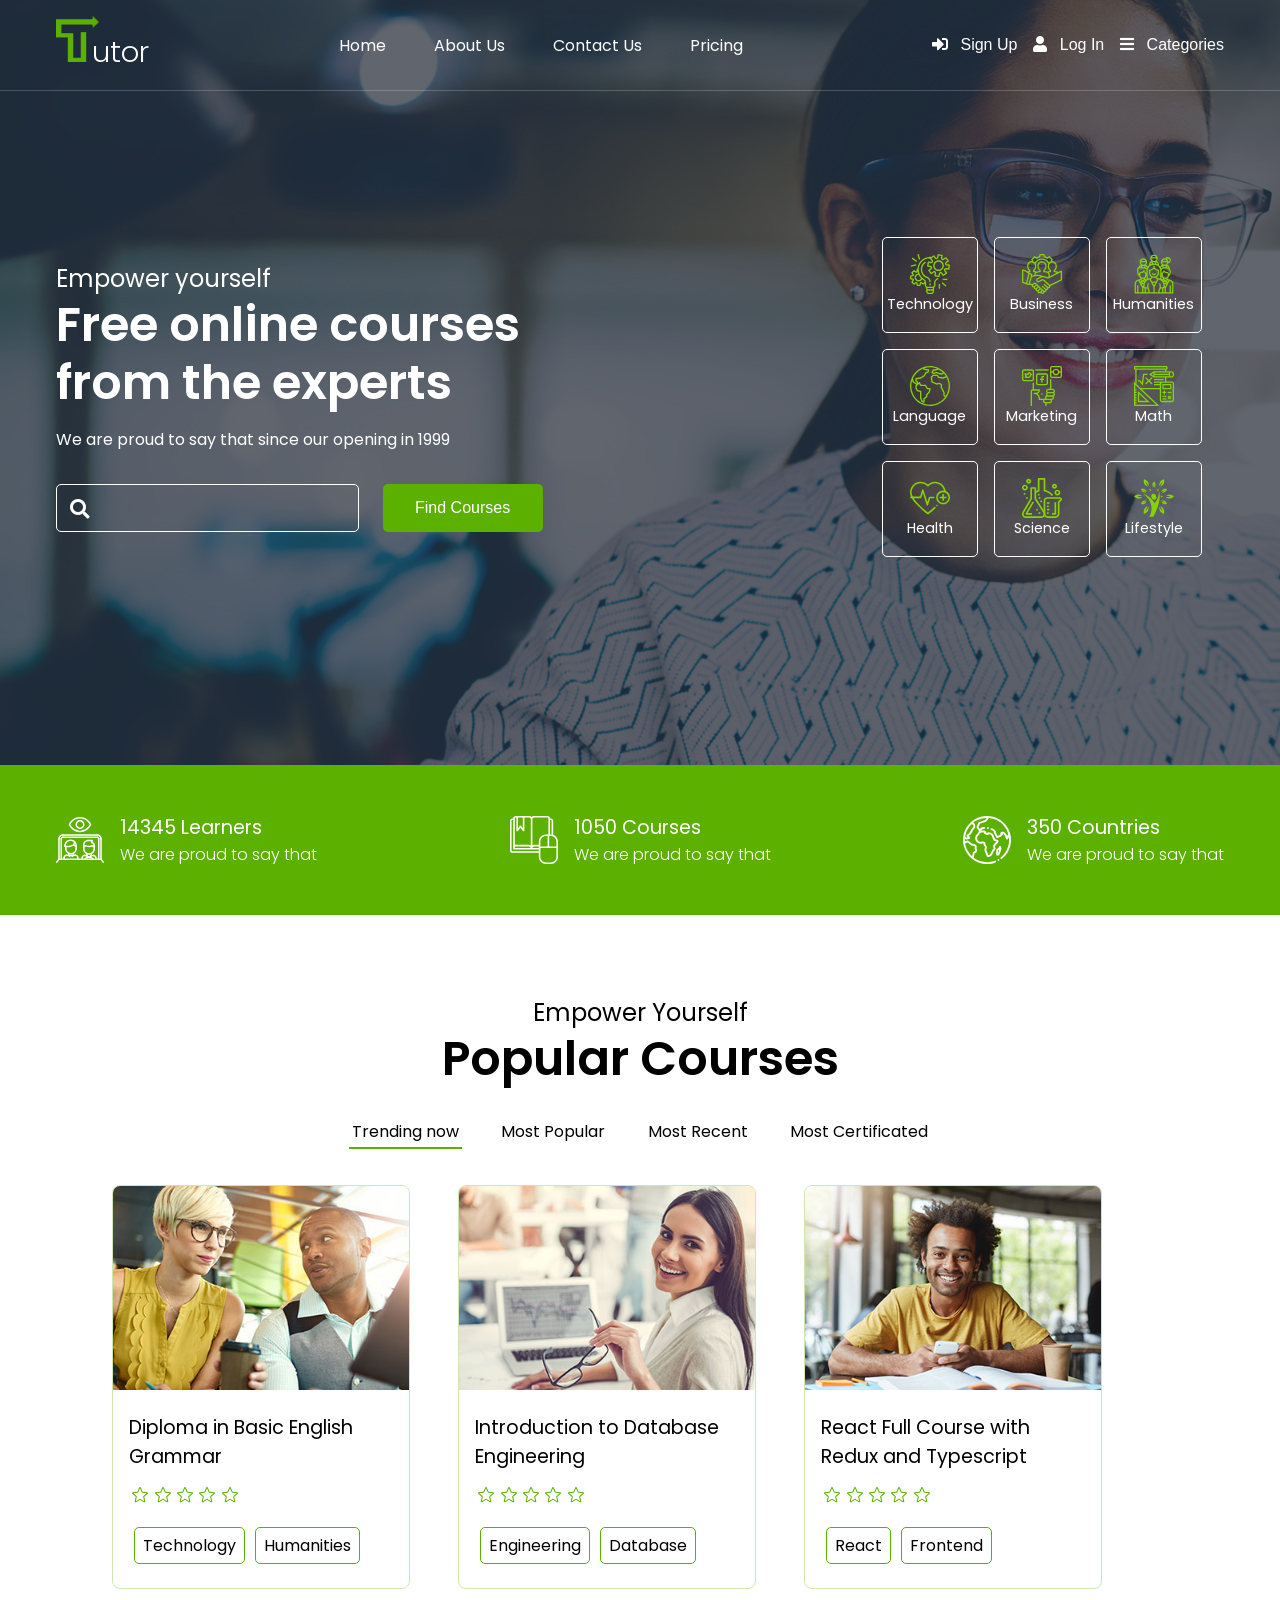
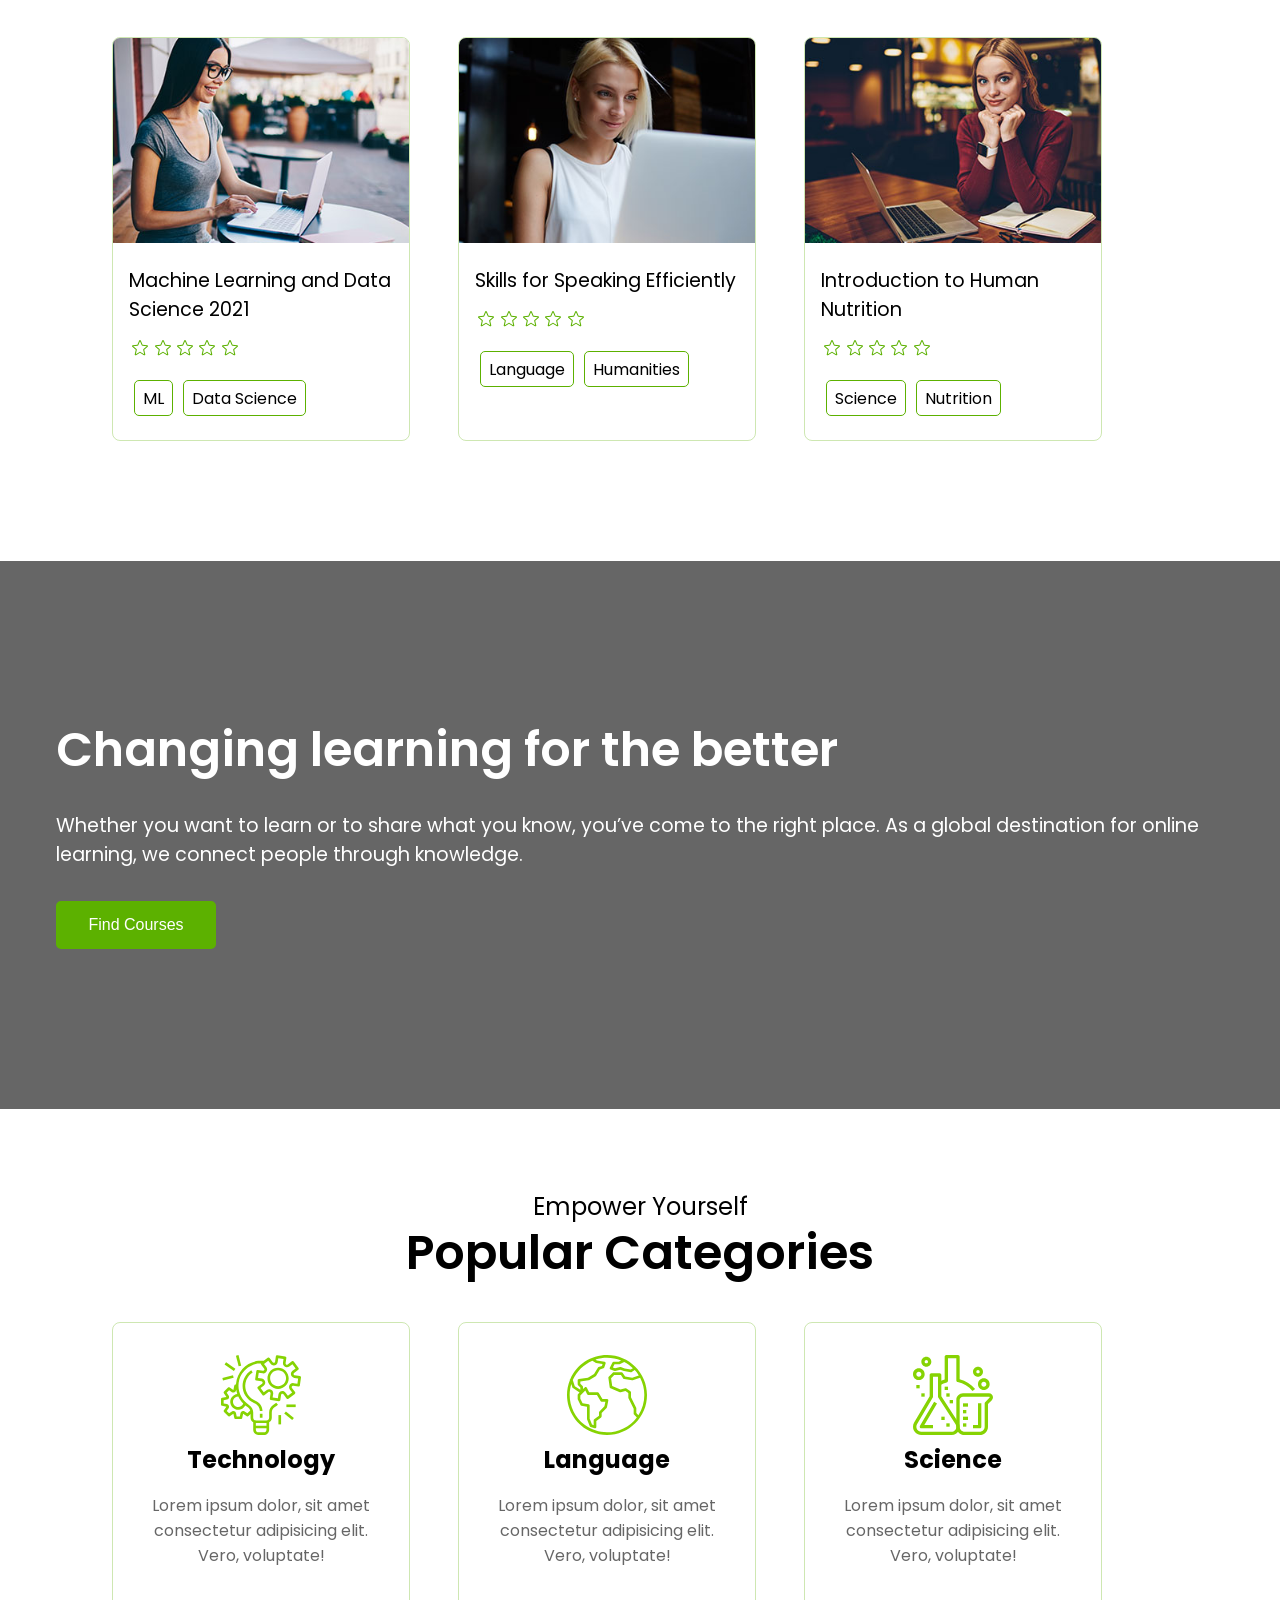
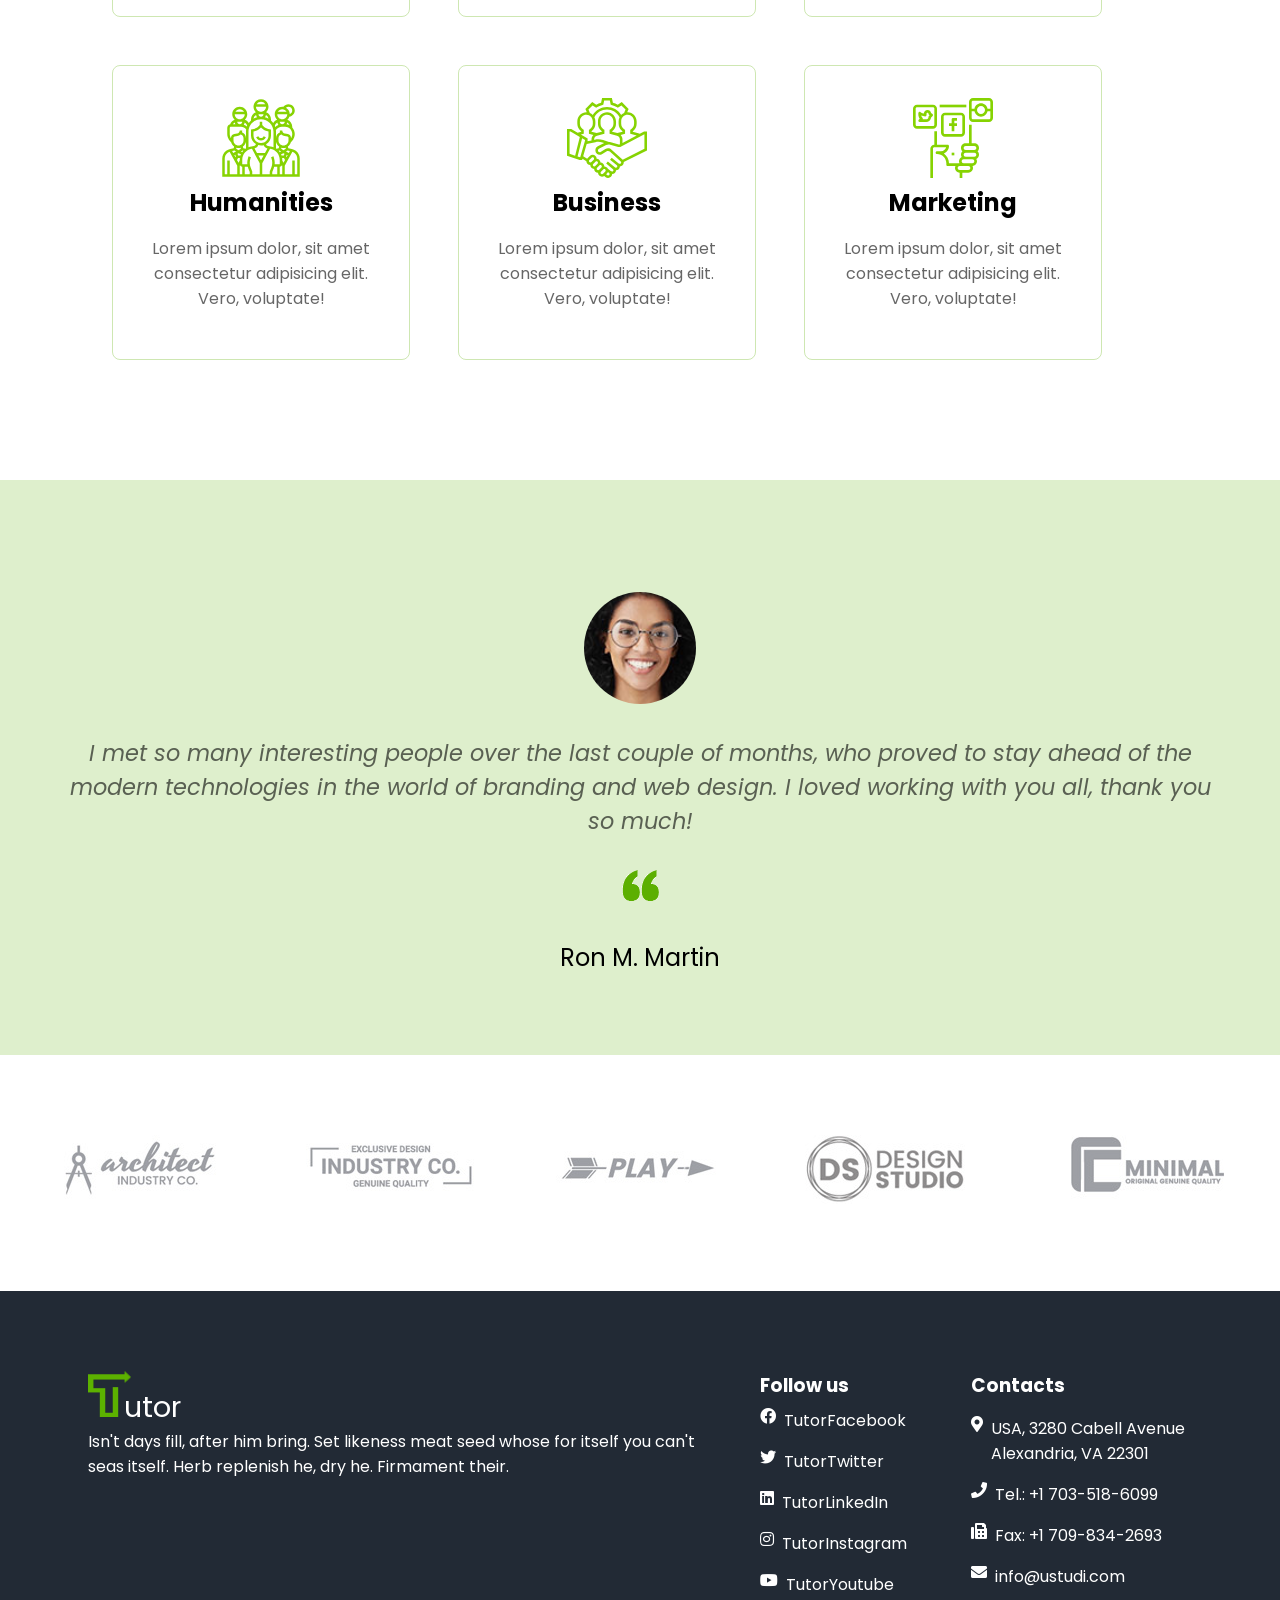
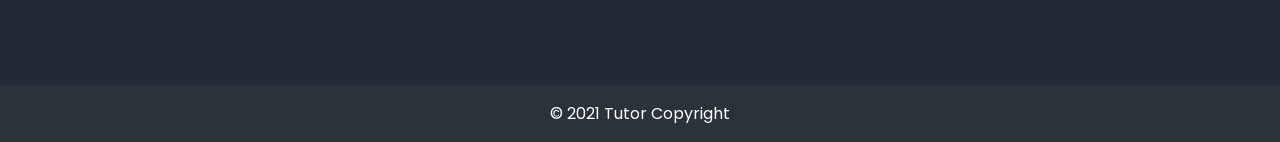
==== index.html @ 2ca74c82 "first commit" ====
<!DOCTYPE html>
<html lang="en">
  <head>
    <meta charset="UTF-8" />
    <meta http-equiv="X-UA-Compatible" content="IE=edge" />
    <meta name="viewport" content="width=device-width, initial-scale=1.0" />
    <link rel="shortcut icon" type="image/png" href="assets/logo.png" />
    <link rel="stylesheet" href="/css/style.css" />
    <link rel="stylesheet" href="/css/home.css" />

    <title>Tutor - Online Tutorial and Courses</title>

    <!-- Google Fonts -->
    <link rel="preconnect" href="https://fonts.googleapis.com" />
    <link rel="preconnect" href="https://fonts.gstatic.com" crossorigin />
    <link
      href="https://fonts.googleapis.com/css2?family=Poppins:wght@300;400;500;600;700&display=swap"
      rel="stylesheet"
    />
    <link
      rel="stylesheet"
      href="https://use.fontawesome.com/releases/v5.15.4/css/all.css"
      integrity="sha384-DyZ88mC6Up2uqS4h/KRgHuoeGwBcD4Ng9SiP4dIRy0EXTlnuz47vAwmeGwVChigm"
      crossorigin="anonymous"
    />

    <!-- Theme -->
    <meta name="theme-color" content="#f6f5f7" />
    <meta
      name="description"
      content="Tutor is an online learning and teaching platform with over 100s of courses and 1 million students. Learn programming, web development, data science and more."
    />
    <meta name="keywords" content="tutor, online tutorial, online courses" />
    <meta name="subject" content="Online Tutorial and Courses" />
  </head>
  <body>
    <!-- ================= Header ======================= -->
    <header class="header">
      <div class="container">
        <div class="header__container">
          <a href="/index.html" id="header__logo">
            <img src="/assets/logo.png" alt="Tutor" />
            <span class="header__logo-text">utor</span>
          </a>
          <nav class="header__nav">
            <ul class="header__nav-box">
              <li class="header__nav-list">
                <a href="/index.html">Home</a>
              </li>
              <li class="header__nav-list">
                <a href="/about.html">About Us</a>
              </li>
              <li class="header__nav-list">
                <a href="/contact.html">Contact Us</a>
              </li>
              <li class="header__nav-list">
                <a href="/pricing.html">Pricing</a>
              </li>
            </ul>
          </nav>
          <div class="header__buttons">
            <button class="signup-btn">
              <i class="fas fa-sign-in-alt"></i>
              <a href="/signup.html">Sign Up</a>
            </button>
            <button class="login-btn">
              <i class="fas fa-user"></i>
              <a href="/login.html">Log In</a>
            </button>
            <button class="categories-btn">
              <i class="fas fa-bars"></i>
              <a href="/categories.html">Categories</a>
            </button>
          </div>
        </div>
      </div>
    </header>

    <!-- ===================== End of Header ========================= -->

    <!-- ==================== Banner ============================== -->
    <section id="banner">
      <div class="container">
        <div class="banner__container">
          <div class="banner__left">
            <div class="banner__left-intro">
              <h2 class="heading-secondary">Empower yourself</h2>
              <h1 class="heading-primary">
                Free online courses from the experts
              </h1>
              <p class="paragraph">
                We are proud to say that since our opening in 1999
              </p>
            </div>
            <form class="banner__left-form">
              <div class="form-control">
                <i class="fas fa-search"></i>
                <input type="text" class="form-input" />
              </div>
              <button class="btn form-btn">Find Courses</button>
            </form>
          </div>
          <div class="banner__right">
            <div class="banner__right-box">
              <div class="course-box">
                <img
                  src="/assets/svg/project-management.svg"
                  alt="Technology"
                />
                <p class="paragraph">Technology</p>
              </div>
              <div class="course-box">
                <img src="/assets/svg/team.svg" alt="Business" />
                <p class="paragraph">Business</p>
              </div>
              <div class="course-box">
                <img src="/assets/svg/human.svg" alt="Humanities" />
                <p class="paragraph">Humanities</p>
              </div>
              <div class="course-box">
                <img src="/assets/svg/worldwide.svg" alt="Humanities" />
                <p class="paragraph">Language</p>
              </div>
              <div class="course-box">
                <img src="/assets/svg/social-media.svg" alt="Humanities" />
                <p class="paragraph">Marketing</p>
              </div>
              <div class="course-box">
                <img src="/assets/svg/calculating.svg" alt="Humanities" />
                <p class="paragraph">Math</p>
              </div>
              <div class="course-box">
                <img src="/assets/svg/heartbeat.svg" alt="Humanities" />
                <p class="paragraph">Health</p>
              </div>
              <div class="course-box">
                <img src="/assets/svg/laboratory.svg" alt="Humanities" />
                <p class="paragraph">Science</p>
              </div>
              <div class="course-box">
                <img
                  src="/assets/svg/healthy-lifestyle-logo.svg"
                  alt="Humanities"
                />
                <p class="paragraph">Lifestyle</p>
              </div>
            </div>
          </div>
        </div>
      </div>
    </section>

    <!-- ======================= End of Banner ======================  -->

    <!-- ======================= Features =========================== -->

    <section id="feature">
      <div class="container">
        <div class="feature__container">
          <div class="feature__box">
            <img src="/assets/svg/learners.svg" alt="Learners" />
            <div class="media-body">
              <h3 class="heading-tertiary">14345 Learners</h3>
              <p>We are proud to say that</p>
            </div>
          </div>
          <div class="feature__box">
            <img src="/assets/svg/online-course.svg" alt="Learners" />
            <div class="media-body">
              <h3 class="heading-tertiary">1050 Courses</h3>
              <p>We are proud to say that</p>
            </div>
          </div>
          <div class="feature__box">
            <img src="/assets/svg/global.svg" alt="Learners" />
            <div class="media-body">
              <h3 class="heading-tertiary">350 Countries</h3>
              <p>We are proud to say that</p>
            </div>
          </div>
        </div>
      </div>
    </section>

    <!-- ===================== End of Features =================== -->

    <!-- =============== Popular Courses ========================== -->

    <section id="courses">
      <div class="container">
        <div class="courses__container">
          <div class="courses__container-title text-center">
            <h2 class="heading-secondary">Empower Yourself</h2>
            <h1 class="heading-primary">Popular Courses</h1>
            <div class="courses__container-filter">
              <a href="#" data-filter="trending">Trending now</a>
              <a href="#" data-filter="popular">Most Popular</a>
              <a href="#" data-filter="recent">Most Recent</a>
              <a href="#" data-filter="certificated">Most Certificated</a>
            </div>
          </div>
          <div class="course-item__container">
            <!-- Course Item 1 -->
            <div class="course-item">
              <div class="course-item-media">
                <img
                  src="/assets/courses/01.jpg"
                  alt="Diploma in Basic English Grammar"
                />
              </div>
              <div class="course-item-content">
                <h3 class="heading-tertiary">
                  <a href="#">Diploma in Basic English Grammar</a>
                </h3>
                <div class="course-item-star-rating">
                  <img src="/assets/svg/star.svg" alt="Star" />
                  <img src="/assets/svg/star.svg" alt="Star" />
                  <img src="/assets/svg/star.svg" alt="Star" />
                  <img src="/assets/svg/star.svg" alt="Star" />
                  <img src="/assets/svg/star.svg" alt="Star" />
                </div>
                <div class="course-item-tags">
                  <a href="#" class="course-item-tag-link"> Technology </a>
                  <a href="#" class="course-item-tag-link"> Humanities </a>
                </div>
              </div>
            </div>
            <!-- Course Item 2 -->
            <div class="course-item">
              <div class="course-item-media">
                <img
                  src="/assets/courses/02.jpg"
                  alt="Introduction to Database Engineering"
                />
              </div>
              <div class="course-item-content">
                <h3 class="heading-tertiary">
                  <a href="#">Introduction to Database Engineering</a>
                </h3>
                <div class="course-item-star-rating">
                  <img src="/assets/svg/star.svg" alt="Star" />
                  <img src="/assets/svg/star.svg" alt="Star" />
                  <img src="/assets/svg/star.svg" alt="Star" />
                  <img src="/assets/svg/star.svg" alt="Star" />
                  <img src="/assets/svg/star.svg" alt="Star" />
                </div>
                <div class="course-item-tags">
                  <a href="#" class="course-item-tag-link"> Engineering </a>
                  <a href="#" class="course-item-tag-link"> Database </a>
                </div>
              </div>
            </div>
            <!-- Course Item 3 -->
            <div class="course-item">
              <div class="course-item-media">
                <img src="/assets/courses/03.jpg" alt="All about React Hooks" />
              </div>
              <div class="course-item-content">
                <h3 class="heading-tertiary">
                  <a href="#">React Full Course with Redux and Typescript</a>
                </h3>
                <div class="course-item-star-rating">
                  <img src="/assets/svg/star.svg" alt="Star" />
                  <img src="/assets/svg/star.svg" alt="Star" />
                  <img src="/assets/svg/star.svg" alt="Star" />
                  <img src="/assets/svg/star.svg" alt="Star" />
                  <img src="/assets/svg/star.svg" alt="Star" />
                </div>
                <div class="course-item-tags">
                  <a href="#" class="course-item-tag-link"> React </a>
                  <a href="#" class="course-item-tag-link"> Frontend </a>
                </div>
              </div>
            </div>
            <!-- Course Item 4 -->
            <div class="course-item">
              <div class="course-item-media">
                <img
                  src="/assets/courses/04.jpg"
                  alt="Machine Learning and Data Science 2021"
                />
              </div>
              <div class="course-item-content">
                <h3 class="heading-tertiary">
                  <a href="#">Machine Learning and Data Science 2021</a>
                </h3>
                <div class="course-item-star-rating">
                  <img src="/assets/svg/star.svg" alt="Star" />
                  <img src="/assets/svg/star.svg" alt="Star" />
                  <img src="/assets/svg/star.svg" alt="Star" />
                  <img src="/assets/svg/star.svg" alt="Star" />
                  <img src="/assets/svg/star.svg" alt="Star" />
                </div>
                <div class="course-item-tags">
                  <a href="#" class="course-item-tag-link"> ML </a>
                  <a href="#" class="course-item-tag-link"> Data Science </a>
                </div>
              </div>
            </div>
            <!-- Course Item 5 -->
            <div class="course-item">
              <div class="course-item-media">
                <img
                  src="/assets/courses/05.jpg"
                  alt="Skills for Speaking Efficiently"
                />
              </div>
              <div class="course-item-content">
                <h3 class="heading-tertiary">
                  <a href="#">Skills for Speaking Efficiently</a>
                </h3>
                <div class="course-item-star-rating">
                  <img src="/assets/svg/star.svg" alt="Star" />
                  <img src="/assets/svg/star.svg" alt="Star" />
                  <img src="/assets/svg/star.svg" alt="Star" />
                  <img src="/assets/svg/star.svg" alt="Star" />
                  <img src="/assets/svg/star.svg" alt="Star" />
                </div>
                <div class="course-item-tags">
                  <a href="#" class="course-item-tag-link"> Language </a>
                  <a href="#" class="course-item-tag-link"> Humanities </a>
                </div>
              </div>
            </div>
            <!-- Course Item 6 -->
            <div class="course-item">
              <div class="course-item-media">
                <img
                  src="/assets/courses/06.jpg"
                  alt="Introduction to Human Nutrition"
                />
              </div>
              <div class="course-item-content">
                <h3 class="heading-tertiary">
                  <a href="#">Introduction to Human Nutrition</a>
                </h3>
                <div class="course-item-star-rating">
                  <img src="/assets/svg/star.svg" alt="Star" />
                  <img src="/assets/svg/star.svg" alt="Star" />
                  <img src="/assets/svg/star.svg" alt="Star" />
                  <img src="/assets/svg/star.svg" alt="Star" />
                  <img src="/assets/svg/star.svg" alt="Star" />
                </div>
                <div class="course-item-tags">
                  <a href="#" class="course-item-tag-link"> Science </a>
                  <a href="#" class="course-item-tag-link"> Nutrition </a>
                </div>
              </div>
            </div>
          </div>
        </div>
      </div>
    </section>

    <!-- ============= End of Popular Courses ================ -->

    <section id="special__banner">
      <div class="container">
        <div class="special__banner__container">
          <h2 class="heading-primary">Changing learning for the better</h2>
          <h3 class="heading-tertiary">
            Whether you want to learn or to share what you know, you’ve come to
            the right place. As a global destination for online learning, we
            connect people through knowledge.
          </h3>
          <button class="btn form-btn">Find Courses</button>
        </div>
      </div>
    </section>

    <!-- =============== Popular Categories ========================== -->

    <section id="categories">
      <div class="container">
        <div class="categories__container">
          <div class="categories__container-title text-center">
            <h2 class="heading-secondary">Empower Yourself</h2>
            <h1 class="heading-primary">Popular Categories</h1>
          </div>
          <div class="categories-item__container">
            <!-- Course Item 1 -->
            <div class="categories-item">
              <div class="categories-item-media">
                <img
                  src="/assets/svg/project-management.svg"
                  alt="technology"
                />
              </div>
              <div class="categories-item-content">
                <h1>Technology</h1>
                <p class="paragraph">
                  Lorem ipsum dolor, sit amet consectetur adipisicing elit.
                  Vero, voluptate!
                </p>
              </div>
            </div>
            <!-- Course Item 2 -->
            <div class="categories-item">
              <div class="categories-item-media">
                <img src="/assets/svg/worldwide.svg" alt="technology" />
              </div>
              <div class="categories-item-content">
                <h1>Language</h1>
                <p class="paragraph">
                  Lorem ipsum dolor, sit amet consectetur adipisicing elit.
                  Vero, voluptate!
                </p>
              </div>
            </div>
            <!-- Course Item 3 -->
            <div class="categories-item">
              <div class="categories-item-media">
                <img src="/assets/svg/laboratory.svg" alt="technology" />
              </div>
              <div class="categories-item-content">
                <h1>Science</h1>
                <p class="paragraph">
                  Lorem ipsum dolor, sit amet consectetur adipisicing elit.
                  Vero, voluptate!
                </p>
              </div>
            </div>
            <!-- Course Item 4 -->
            <div class="categories-item">
              <div class="categories-item-media">
                <img src="/assets/svg/human.svg" alt="technology" />
              </div>
              <div class="categories-item-content">
                <h1>Humanities</h1>
                <p class="paragraph">
                  Lorem ipsum dolor, sit amet consectetur adipisicing elit.
                  Vero, voluptate!
                </p>
              </div>
            </div>
            <!-- Course Item 5 -->
            <div class="categories-item">
              <div class="categories-item-media">
                <img src="/assets/svg/team.svg" alt="technology" />
              </div>
              <div class="categories-item-content">
                <h1>Business</h1>
                <p class="paragraph">
                  Lorem ipsum dolor, sit amet consectetur adipisicing elit.
                  Vero, voluptate!
                </p>
              </div>
            </div>
            <!-- Course Item 6 -->
            <div class="categories-item">
              <div class="categories-item-media">
                <img src="/assets/svg/social-media.svg" alt="technology" />
              </div>
              <div class="categories-item-content">
                <h1>Marketing</h1>
                <p class="paragraph">
                  Lorem ipsum dolor, sit amet consectetur adipisicing elit.
                  Vero, voluptate!
                </p>
              </div>
            </div>
          </div>
        </div>
      </div>
    </section>

    <!-- ============= End of Popular Categories ================ -->

    <!-- ========= Testimonials ========================== -->

    <section id="testimonials">
      <div class="container">
        <div class="testimonials__container">
          <div class="testimonials__image">
            <img src="/assets/teams/testimonials_01.jpg" alt="Ron M. Martin" />
          </div>
          <div class="testimonials__description">
            <p class="paragraph">
              I met so many interesting people over the last couple of months,
              who proved to stay ahead of the modern technologies in the world
              of branding and web design. I loved working with you all, thank
              you so much!
            </p>
            <img src="/assets/quote.png" alt="Quote" class="quote" />
            <h2 class="heading-secondary">Ron M. Martin</h2>
          </div>
        </div>
      </div>
    </section>
    <!-- ============= End of Testimonials =============== -->

    <!-- =============== Partners ==================== -->
    <section id="partners">
      <div class="container">
        <div class="partner__container">
          <div class="partner__item">
            <a href="#"
              ><img src="/assets/partners/01.jpg" alt="Architect Industry Co."
            /></a>
          </div>
          <div class="partner__item">
            <a href="#"
              ><img
                src="/assets/partners/02.jpg"
                alt="Exclusive Design Industry Co."
            /></a>
          </div>
          <div class="partner__item">
            <a href="#"><img src="/assets/partners/03.jpg" alt="Play" /></a>
          </div>
          <div class="partner__item">
            <a href="#"
              ><img src="/assets/partners/04.jpg" alt="Design Studio"
            /></a>
          </div>
          <div class="partner__item">
            <a href="#"
              ><img
                src="/assets/partners/05.jpg"
                alt="Minimal Original Genuine Quality"
            /></a>
          </div>
        </div>
      </div>
    </section>
    <!-- ============ End of Partners ============== -->

    <!-- ============ Footer ============== -->
    <footer class="footer">
      <div class="container">
        <div class="footer__container">
          <div class="footer__description">
            <a href="#">
              <div id="header__logo">
                <img src="/assets/logo.png" alt="Tutor" />
                <span class="header__logo-text">utor</span>
              </div>
              <p class="paragraph">
                Isn't days fill, after him bring. Set likeness meat seed whose
                for itself you can't seas itself. Herb replenish he, dry he.
                Firmament their.
              </p>
            </a>
          </div>
          <div class="footer__links">
            <h3 class="widget-title">Follow us</h3>
            <a class="link" href="#">
              <i class="fab fa-facebook" title="facebook"></i>
              TutorFacebook
            </a>
            <a class="link" href="#">
              <i class="fab fa-twitter" title="twitter"></i>
              TutorTwitter
            </a>
            <a class="link" href="#">
              <i class="fab fa-linkedin" title="linkedin"></i>
              TutorLinkedIn
            </a>
            <a class="link" href="#">
              <i class="fab fa-instagram" title="instagram"></i>
              TutorInstagram
            </a>
            <a class="link" href="#">
              <i class="fab fa-youtube" title="youtube"></i>
              TutorYoutube
            </a>
          </div>
          <div class="footer__contacts">
            <h3>Contacts</h3>
            <div class="footer__contact">
              <i class="fas fa-map-marker-alt"></i>
              <p class="media-body">
                USA, 3280 Cabell Avenue Alexandria, VA 22301
              </p>
            </div>
            <div class="footer__contact">
              <i class="fas fa-phone"></i>
              <p class="media-body">Tel.: +1 703-518-6099</p>
            </div>
            <div class="footer__contact">
              <i class="fas fa-fax"></i>
              <p class="media-body">Fax: +1 709-834-2693</p>
            </div>
            <div class="footer__contact">
              <i class="fa fa-envelope"></i>
              <p class="media-body">
                <a href="#">info@ustudi.com</a>
              </p>
            </div>
          </div>
        </div>
      </div>
    </footer>
    <!-- =========== End of Footer =========== -->

    <section class="page__copyright">
      <div class="container">
        <p class="paragraph">
          &copy; <span class="copyright_year">2021</span> Tutor Copyright
        </p>
      </div>
    </section>

    <script src="/js/app.js"></script>
  </body>
</html>
---- css/style.css ----
/*===========================================================
=            Tutor - Online Tutorial and Courses            =
============================================================*/

:root {
  --primary-color: #5cb100;
  --primary-dark: #222a35;
  --secondary-dark: #2a323c;
  --white: #fff;
}

*,
*::before,
*::after {
  margin: 0;
  padding: 0;
  box-sizing: border-box;
}

/*=============================================
=            Typography                       =
=============================================*/

body {
  font-family: "Poppins", sans-serif;
  overflow-x: hidden;
}

ul {
  list-style: none;
  text-decoration: none;
}

a {
  text-decoration: none;
  color: inherit;
}

button {
  border: 0;
  outline: none;
}

input {
  border: 0;
  outline: none;
}

.container {
  max-width: 1200px;
  margin: 0 auto;
  padding: 0 1rem;
}

.heading-primary {
  font-size: 3rem;
  font-weight: 600;
  line-height: 1.2;
}

.heading-secondary {
  font-size: 1.5rem;
  font-weight: 400;
}

.heading-tertiary {
  font-size: 1.2rem;
  font-weight: 400;
}

.paragraph {
  font-size: 1rem;
  font-weight: 400;
}

.text-center {
  text-align: center;
}

/*=====  End of Tutor - Online Tutorial and Courses  ======*/
---- css/home.css ----
/*=============================================
=            Header                           =
=============================================*/

.header {
  position: fixed;
  width: 100%;
  background: transparent;
  color: var(--white);
  padding: 1rem;
  border-bottom: 1px solid rgba(255, 255, 255, 0.2);
  z-index: 5;
  transition: all 0.3s ease-in-out;
}

.header.fixed {
  padding: 0.5rem 1rem;
  background: var(--primary-dark);
}

.header__container {
  display: flex;
  align-items: center;
  justify-content: space-between;
  font-weight: 300;
  z-index: 2;
}

/*=============================================
=            Header - Logo                    =
=============================================*/
#header__logo {
  font-size: 1.8rem;
  color: var(--white);
}

#header__logo img {
  width: 2.7rem;
}

#header__logo span {
  margin-left: -15px;
}

/*=============================================
=            Header - Nav                     =
=============================================*/

.header__nav-box {
  display: flex;
  font-weight: 400;
  flex: 0 0 60%;
}

.header__nav-list {
  margin: 0 1.5rem;
  transition: all 0.3s ease-in-out;
}

.header__nav-list:hover {
  color: var(--primary-color);
}

/*=============================================
=            Header - Buttons            =
=============================================*/
.header__buttons {
  display: flex;
  justify-content: space-between;
  flex: 0 0 25%;
}

.signup-btn,
.login-btn,
.categories-btn {
  background: transparent;
  color: var(--white);
  font-size: 1rem;
  transition: all 0.3s ease-in-out;
}

.signup-btn a,
.login-btn a,
.categories-btn a {
  margin-left: 0.5rem;
}

.signup-btn:hover,
.login-btn:hover,
.categories-btn:hover {
  color: var(--primary-color);
}

/*=====  End of Header  ======*/

/*=============================================
=            Banner                          =
=============================================*/

#banner {
  position: relative;
  background: url(/assets/banner.jpg);
  min-height: 60vh;
  height: 85vh;
  padding-top: 7rem;
}

#banner::before {
  position: absolute;
  content: "";
  top: 0;
  left: 0;
  width: 100%;
  height: 100%;
  background: rgba(34, 42, 53, 0.7);
}

.banner__container {
  position: relative;
  display: flex;
  justify-content: space-between;
  color: var(--white);
  align-items: center;
  margin-top: 10%;
}

.banner__left {
  flex: 0 0 40%;
}

.banner__left p {
  margin: 1rem 0 2rem;
}

.banner__left-form {
  display: flex;
  align-items: center;
}

.banner__left-form .form-control {
  background-color: transparent;
  border: 1px solid var(--white);
  height: 3rem;
  border-radius: 5px;
  display: flex;
  justify-content: center;
  align-items: center;
  padding: 0 0.8rem;
}

.banner__left-form .form-control i {
  font-size: 1.2rem;
}

.banner__left-form .form-control .form-input {
  background-color: transparent;
  border: 0;
  color: var(--white);
  margin: 0 0.5rem;
  font-size: 1.2rem;
}

.form-btn {
  padding: 0.5rem 1rem;
  height: 3rem;
  border-radius: 5px;
  background-color: var(--primary-color);
  color: var(--white);
  font-size: 1rem;
  width: 10rem;
  border: 3px solid var(--primary-color);
  margin-left: 1.5rem;
}

.form-btn:hover {
  background-color: transparent;
}

.banner__right {
  flex: 0 0 30%;
}

.banner__right-box {
  display: flex;
  flex-wrap: wrap;
}

.course-box {
  display: flex;
  justify-content: center;
  align-items: center;
  flex-direction: column;
  width: 6rem;
  height: 6rem;
  border: 1px solid var(--white);
  border-radius: 5px;
  margin: 0.5rem;
  padding: 2rem;
  cursor: pointer;
  transition: all 0.3s ease-in-out;
}

.course-box:hover {
  background-color: var(--white);
  color: var(--primary-color);
  font-weight: 500;
}

.course-box img {
  width: 2.5rem;
  height: auto;
  color: var(--white);
}

.course-box p {
  font-size: 0.9rem;
}

/*=====  End of Banner  ======*/

/*=============================================
=            Features                        =
=============================================*/

#feature {
  padding: 3rem 1rem;
  background-color: var(--primary-color);
  color: var(--white);
}

.feature__container {
  display: flex;
  justify-content: space-between;
  align-items: center;
}

.feature__box {
  display: flex;
}

.feature__box img {
  width: 3rem;
}

.feature__box .media-body {
  margin-left: 1rem;
}

.feature__box .media-body p {
  font-weight: 300;
}

/*=====  End of Features  ======*/

/*=============================================
=            Section Courses                  =
=============================================*/

.courses__container {
  padding: 5rem 1rem;
}

.courses__container-filter {
  margin: 2rem 2rem 1rem;
}

[data-filter="trending"],
[data-filter="popular"],
[data-filter="recent"],
[data-filter="certificated"] {
  margin: 0.3rem 1rem;
  padding: 0.2rem;
}

[data-filter="trending"] {
  border-bottom: 2px solid var(--primary-color);
}

.course-item__container {
  margin: 1rem;
  display: flex;
  flex-wrap: wrap;
}

.course-item {
  flex: 0 0 27%;
  border: 1px solid rgba(92, 177, 0, 0.3);
  border-radius: 0.5rem;
  overflow: hidden;
  margin: 1.5rem;
}

.course-item-media {
  width: 100%;
  height: fit-content;
}

.course-item-media img {
  width: 100%;
}

.course-item-content {
  padding: 1rem;
}

.course-item-star-rating {
  display: flex;
  margin: 1rem 0;
}

.course-item-star-rating img {
  width: 1rem;
  margin: 0 0.2rem;
}

.course-item-tags {
  display: flex;
  flex-wrap: wrap;
}

.course-item-tag-link {
  border: 1px solid var(--primary-color);
  padding: 0.3rem 0.5rem;
  border-radius: 5px;
  margin: 0.5rem 5px;
  transition: all 0.3s ease-in-out;
}

.course-item-tag-link:hover {
  background-color: var(--primary-color);
  color: var(--white);
}

/*=====  End of Section Courses  ======*/

/*=============================================
=            Section Special Banner            =
=============================================*/

#special__banner {
  background: url(/assets/call-to-action.jpg) fixed center/cover no-repeat;
  padding: 10rem 1rem;
  position: relative;
}

#special__banner:after {
  content: "";
  position: absolute;
  top: 0;
  left: 0;
  width: 100%;
  height: 100%;
  background: rgba(0, 0, 0, 0.6);
}

.special__banner__container {
  position: relative;
  color: var(--white);
  z-index: 1;
}

.special__banner__container h3 {
  margin: 2rem 0;
}

.special__banner__container button {
  margin: 0;
}

/*=====  End of Section Special Banner  ======*/

/*=============================================
=            Section Categories               =
=============================================*/
.categories__container {
  padding: 5rem 1rem;
}

.categories-item__container {
  margin: 1rem;
  display: flex;
  flex-wrap: wrap;
  text-align: center;
}

.categories-item {
  flex: 0 0 27%;
  border: 1px solid rgba(92, 177, 0, 0.3);
  border-radius: 0.5rem;
  overflow: hidden;
  margin: 1.5rem;
  padding: 2rem;
  overflow: hidden;
}

.categories-item:hover {
  background-color: rgba(92, 177, 0, 0.05);
}

.categories-item-media img {
  width: 5rem;
  transition: all 0.3s ease-in-out;
}

.categories-item:hover img {
  transform: scale(1.1);
}

.categories-item-content p {
  color: rgba(0, 0, 0, 0.6);
  line-height: normal;
  margin: 1rem 0;
}

/*=====  End of Section Categories  ======*/

/*=============================================
=            Section Testimonials            =
=============================================*/
#testimonials {
  padding: 5rem 0;
  background-color: rgba(92, 177, 0, 0.2);
  text-align: center;
}

.testimonials__image {
  margin: 2rem auto;
  border-radius: 50%;
  overflow: hidden;
  height: 7rem;
  width: 7rem;
}

.testimonials__image img {
  object-fit: fill;
  width: 7rem;
}

.testimonials__description p {
  font-size: 1.4rem;
  font-style: italic;
  color: rgba(0, 0, 0, 0.6);
}

.quote {
  margin: 2rem auto;
}

/*=====  End of Section Testimonials  ======*/

/*=============================================
=            Section Partners                =
=============================================*/
#partners {
  padding: 5rem 0;
}

.partner__container {
  display: flex;
  justify-content: space-between;
  align-items: center;
}

.partner__item {
  opacity: 0.5;
  transition: all 0.3s ease-in-out;
}

.partner__item:hover {
  opacity: 1;
}
/*=====  End of Section Partners ======*/

/*=============================================
=            Footer            =
=============================================*/
.footer {
  background-color: var(--primary-dark);
  color: var(--white);
}

.footer__container {
  padding: 5rem 0;
  display: flex;
  justify-content: space-between;
  align-items: flex-start;
}

.footer__description {
  padding: 0 2rem;
}

.footer__links {
  padding: 0 2rem;
  display: flex;
  flex-direction: column;
}

.footer__links .link {
  display: flex;
  align-items: flex-start;
  margin: 0.5rem 0;
  transition: all 0.3s ease-in-out;
}

.footer__links .link:hover {
  color: var(--primary-color);
}

.footer__links .link i {
  margin-right: 0.5rem;
}

.footer__contacts {
  padding: 0 2rem;
}

.footer__contacts .footer__contact {
  display: flex;
  align-items: flex-start;
  margin: 1rem 0;
  transition: all 0.3s ease-in-out;
}

.footer__contacts .footer__contact i {
  margin-right: 0.5rem;
}

/*=====  End of Footer  ======*/

/*=============================================
=            Section Copyright                =
=============================================*/
.page__copyright {
  background: var(--secondary-dark);
  color: var(--white);
  padding: 1rem 0;
  text-align: center;
}

/*=====  End of Section Copyright   ======*/
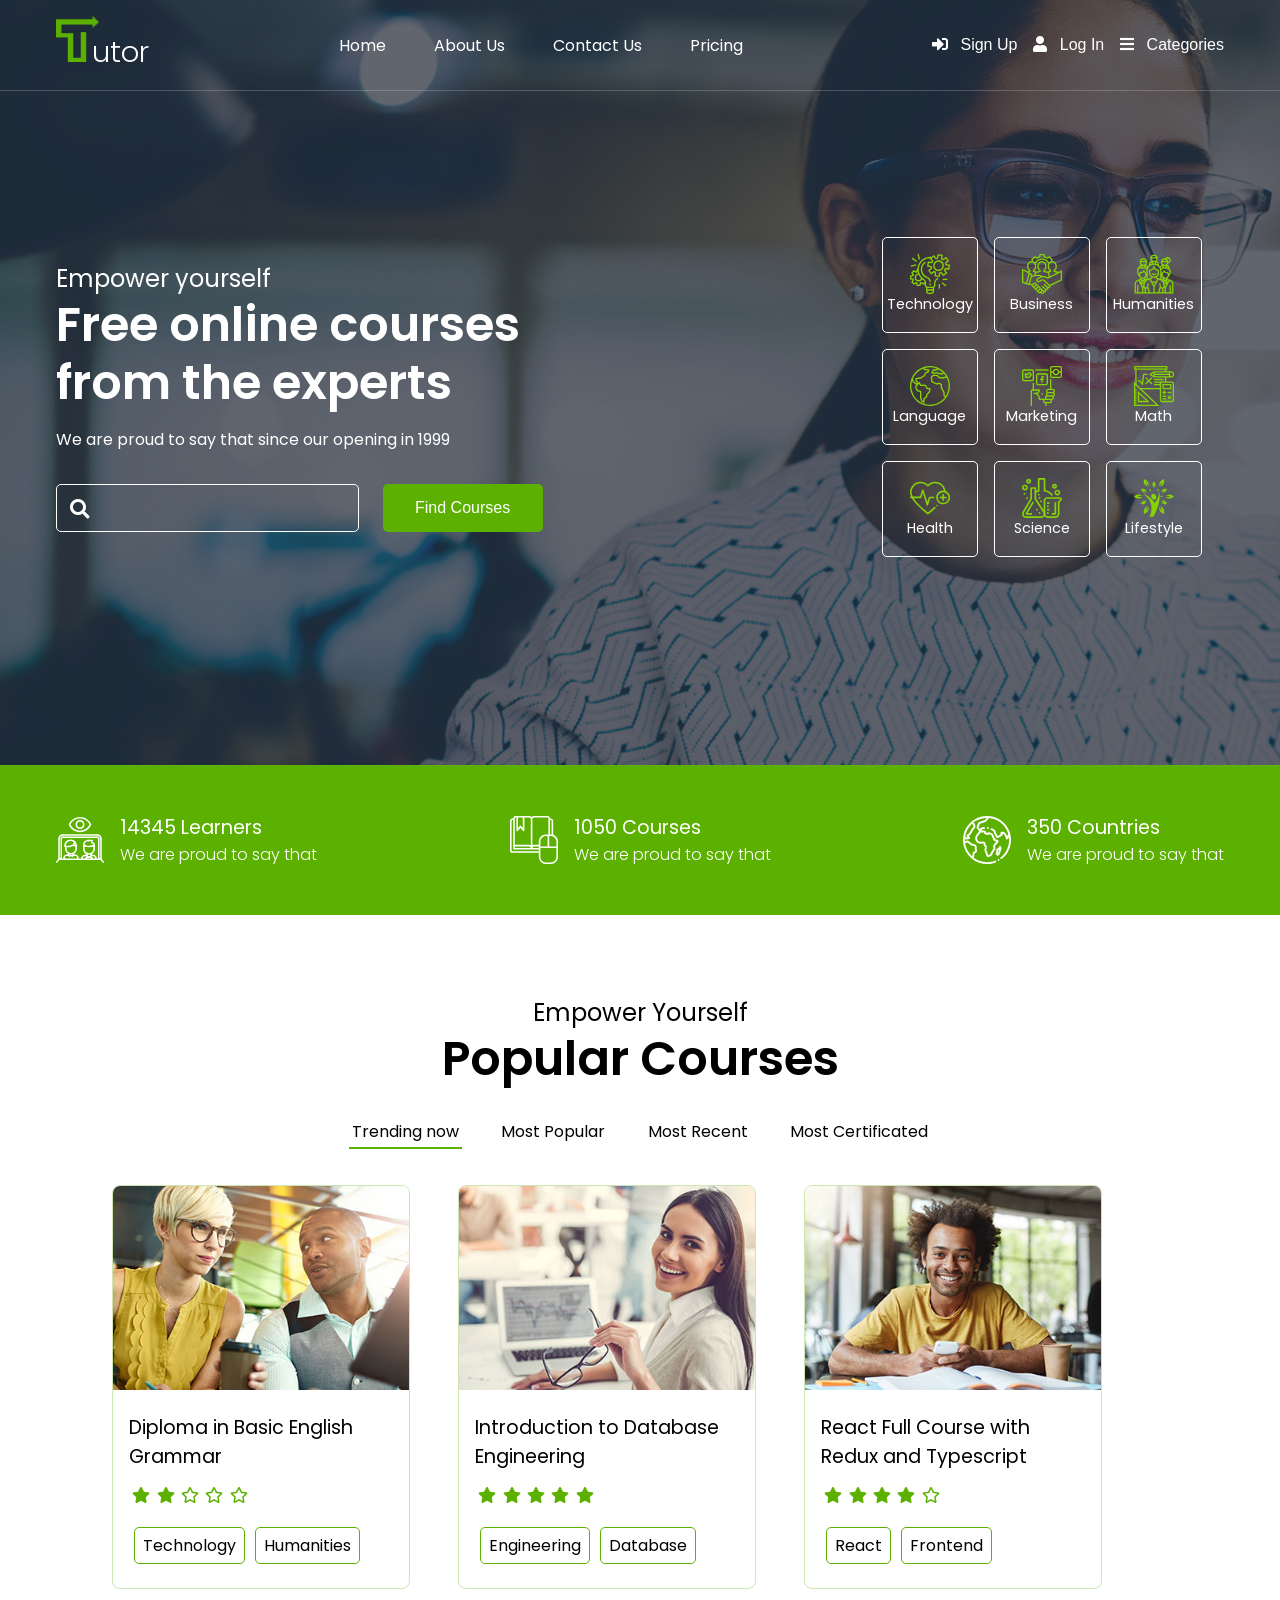
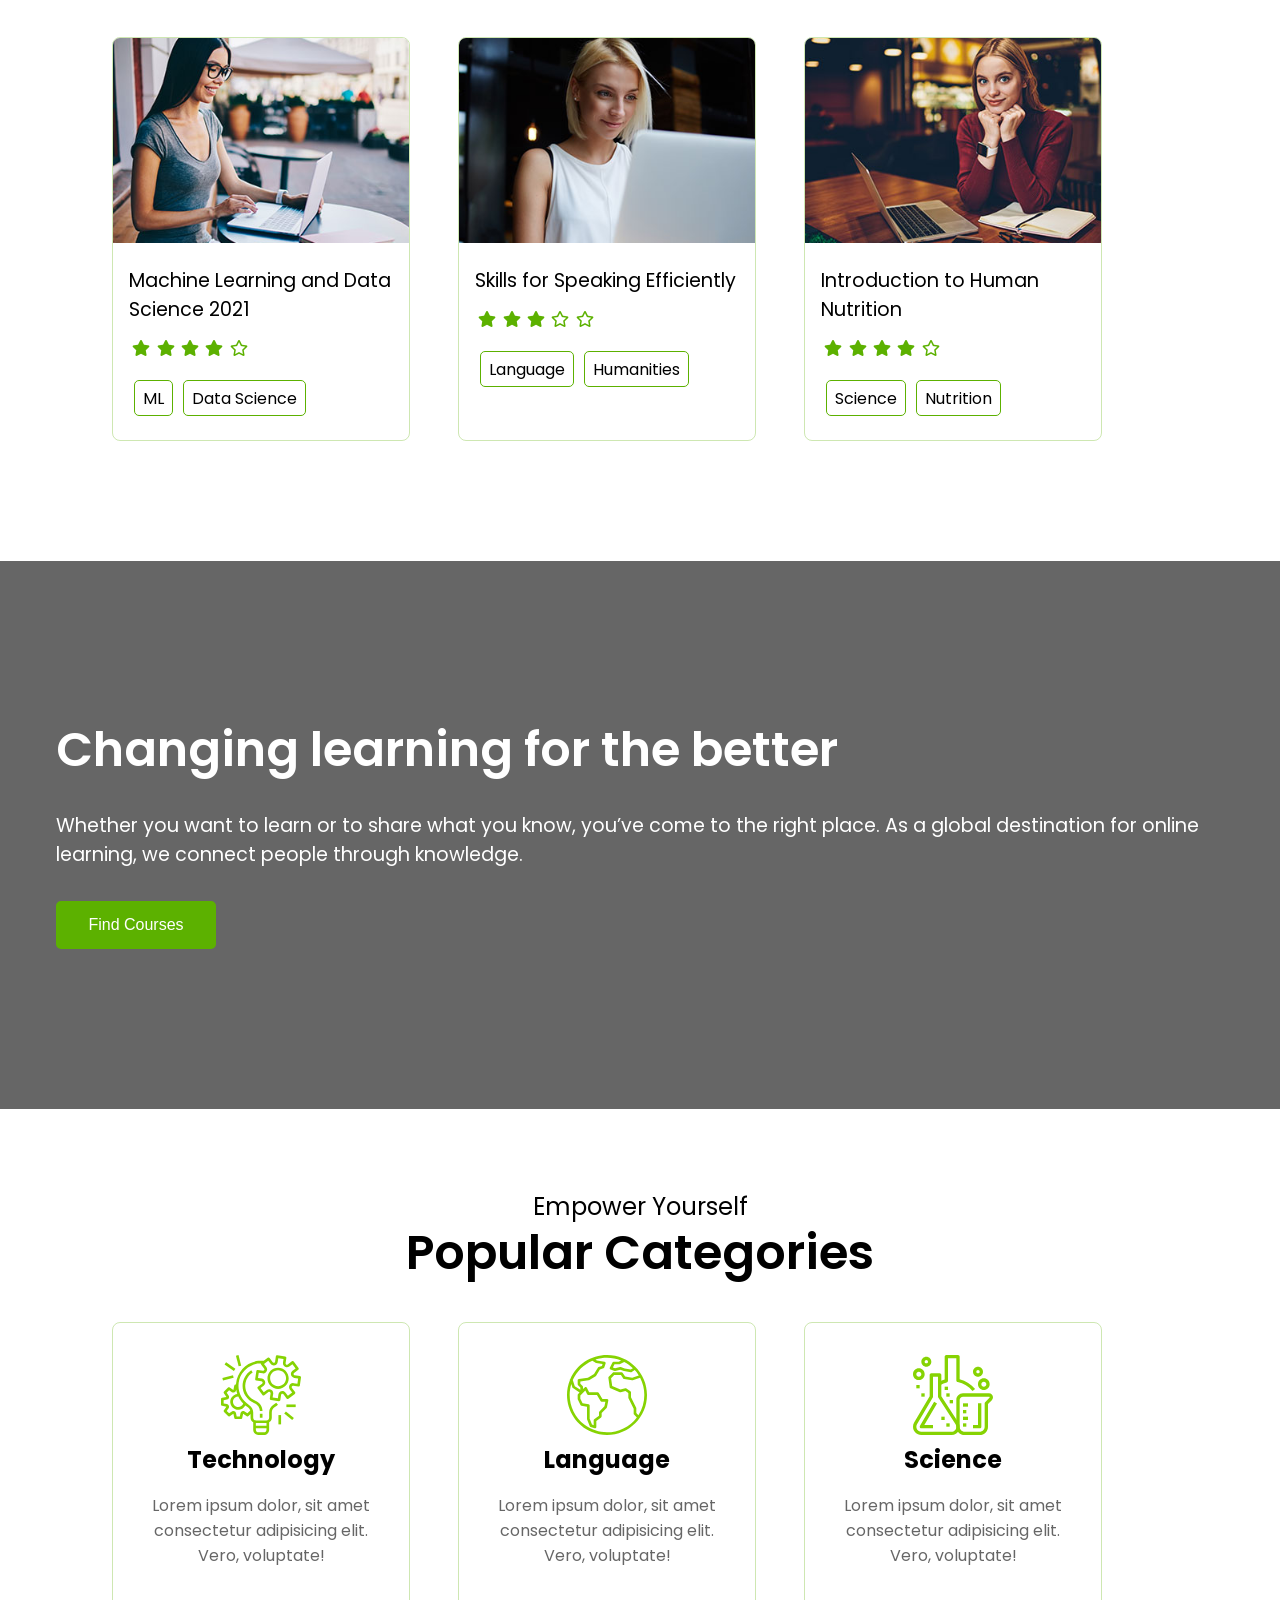
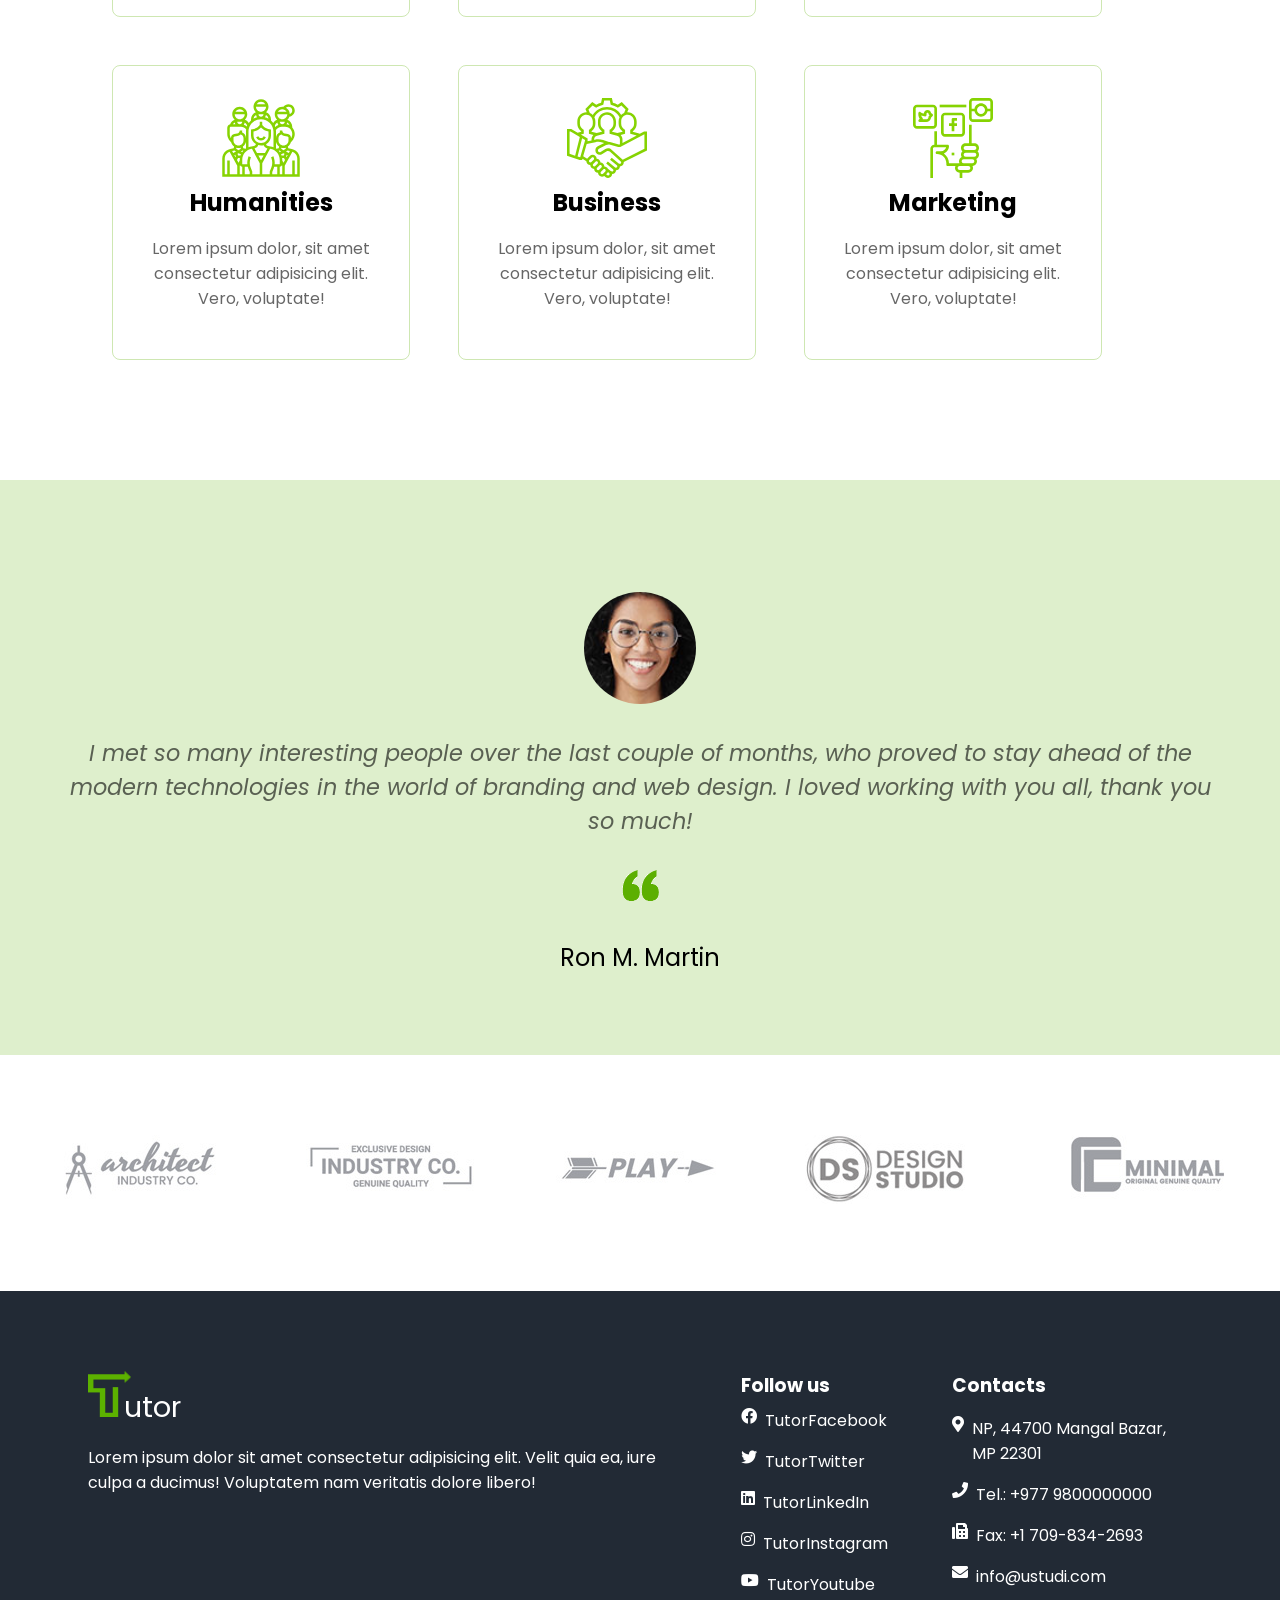
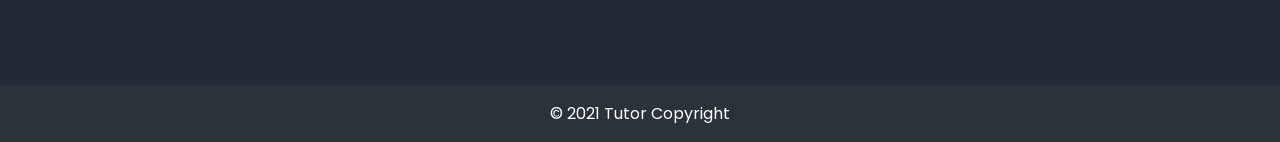
==== commit 94ef72d0: "second commit" ====
--- a/index.html
+++ b/index.html
@@ -95,7 +95,7 @@
             <form class="banner__left-form">
               <div class="form-control">
                 <i class="fas fa-search"></i>
-                <input type="text" class="form-input" />
+                <input type="text" name="search" class="form-input" />
               </div>
               <button class="btn form-btn">Find Courses</button>
             </form>
@@ -213,15 +213,36 @@
                   <a href="#">Diploma in Basic English Grammar</a>
                 </h3>
                 <div class="course-item-star-rating">
-                  <img src="/assets/svg/star.svg" alt="Star" />
-                  <img src="/assets/svg/star.svg" alt="Star" />
-                  <img src="/assets/svg/star.svg" alt="Star" />
-                  <img src="/assets/svg/star.svg" alt="Star" />
-                  <img src="/assets/svg/star.svg" alt="Star" />
-                </div>
-                <div class="course-item-tags">
-                  <a href="#" class="course-item-tag-link"> Technology </a>
-                  <a href="#" class="course-item-tag-link"> Humanities </a>
+                  <i class="fas fa-star"></i>
+                  <i class="fas fa-star"></i>
+                  <i class="far fa-star"></i>
+                  <i class="far fa-star"></i>
+                  <i class="far fa-star"></i>
+                </div>
+                <div class="course-item-tags">
+                  <div class="course-item-tag-link">Technology</div>
+                  <div class="course-item-tag-link">Humanities</div>
+                </div>
+              </div>
+              <div class="course-item__description">
+                <h3 class="heading-tertiary">
+                  Diploma in Basic English Grammar
+                </h3>
+                <p class="paragraph">
+                  Lorem ipsum dolor sit amet consectetur adipisicing elit.
+                  Tempora ea itaque id quaerat temporibus corrupti nihil.
+                </p>
+                <div class="course-item-star-rating">
+                  <i class="fas fa-star"></i>
+                  <i class="fas fa-star"></i>
+                  <i class="far fa-star"></i>
+                  <i class="far fa-star"></i>
+                  <i class="far fa-star"></i>
+                </div>
+                <button class="btn btn-primary">Start Now</button>
+                <div class="course-item-tags">
+                  <div class="course-item-tag-link">Technology</div>
+                  <div class="course-item-tag-link">Humanities</div>
                 </div>
               </div>
             </div>
@@ -238,15 +259,36 @@
                   <a href="#">Introduction to Database Engineering</a>
                 </h3>
                 <div class="course-item-star-rating">
-                  <img src="/assets/svg/star.svg" alt="Star" />
-                  <img src="/assets/svg/star.svg" alt="Star" />
-                  <img src="/assets/svg/star.svg" alt="Star" />
-                  <img src="/assets/svg/star.svg" alt="Star" />
-                  <img src="/assets/svg/star.svg" alt="Star" />
+                  <i class="fas fa-star"></i>
+                  <i class="fas fa-star"></i>
+                  <i class="fas fa-star"></i>
+                  <i class="fas fa-star"></i>
+                  <i class="fas fa-star"></i>
                 </div>
                 <div class="course-item-tags">
                   <a href="#" class="course-item-tag-link"> Engineering </a>
                   <a href="#" class="course-item-tag-link"> Database </a>
+                </div>
+              </div>
+              <div class="course-item__description">
+                <h3 class="heading-tertiary">
+                  Introduction to Database Engineering
+                </h3>
+                <p class="paragraph">
+                  Lorem ipsum dolor sit amet consectetur adipisicing elit.
+                  Tempora ea itaque id quaerat temporibus corrupti nihil.
+                </p>
+                <div class="course-item-star-rating">
+                  <i class="fas fa-star"></i>
+                  <i class="fas fa-star"></i>
+                  <i class="fas fa-star"></i>
+                  <i class="fas fa-star"></i>
+                  <i class="fas fa-star"></i>
+                </div>
+                <button class="btn btn-primary">Start Now</button>
+                <div class="course-item-tags">
+                  <div class="course-item-tag-link">Engineering</div>
+                  <div class="course-item-tag-link">Database</div>
                 </div>
               </div>
             </div>
@@ -260,15 +302,36 @@
                   <a href="#">React Full Course with Redux and Typescript</a>
                 </h3>
                 <div class="course-item-star-rating">
-                  <img src="/assets/svg/star.svg" alt="Star" />
-                  <img src="/assets/svg/star.svg" alt="Star" />
-                  <img src="/assets/svg/star.svg" alt="Star" />
-                  <img src="/assets/svg/star.svg" alt="Star" />
-                  <img src="/assets/svg/star.svg" alt="Star" />
+                  <i class="fas fa-star"></i>
+                  <i class="fas fa-star"></i>
+                  <i class="fas fa-star"></i>
+                  <i class="fas fa-star"></i>
+                  <i class="far fa-star"></i>
                 </div>
                 <div class="course-item-tags">
                   <a href="#" class="course-item-tag-link"> React </a>
                   <a href="#" class="course-item-tag-link"> Frontend </a>
+                </div>
+              </div>
+              <div class="course-item__description">
+                <h3 class="heading-tertiary">
+                  React Full Course with Redux and Typescript
+                </h3>
+                <p class="paragraph">
+                  Lorem ipsum dolor sit amet consectetur adipisicing elit.
+                  Tempora ea itaque id quaerat temporibus corrupti nihil.
+                </p>
+                <div class="course-item-star-rating">
+                  <i class="fas fa-star"></i>
+                  <i class="fas fa-star"></i>
+                  <i class="fas fa-star"></i>
+                  <i class="fas fa-star"></i>
+                  <i class="far fa-star"></i>
+                </div>
+                <button class="btn btn-primary">Start Now</button>
+                <div class="course-item-tags">
+                  <div class="course-item-tag-link">React</div>
+                  <div class="course-item-tag-link">Frontend</div>
                 </div>
               </div>
             </div>
@@ -285,15 +348,36 @@
                   <a href="#">Machine Learning and Data Science 2021</a>
                 </h3>
                 <div class="course-item-star-rating">
-                  <img src="/assets/svg/star.svg" alt="Star" />
-                  <img src="/assets/svg/star.svg" alt="Star" />
-                  <img src="/assets/svg/star.svg" alt="Star" />
-                  <img src="/assets/svg/star.svg" alt="Star" />
-                  <img src="/assets/svg/star.svg" alt="Star" />
+                  <i class="fas fa-star"></i>
+                  <i class="fas fa-star"></i>
+                  <i class="fas fa-star"></i>
+                  <i class="fas fa-star"></i>
+                  <i class="far fa-star"></i>
                 </div>
                 <div class="course-item-tags">
                   <a href="#" class="course-item-tag-link"> ML </a>
                   <a href="#" class="course-item-tag-link"> Data Science </a>
+                </div>
+              </div>
+              <div class="course-item__description">
+                <h3 class="heading-tertiary">
+                  Machine Learning and Data Science 2021
+                </h3>
+                <p class="paragraph">
+                  Lorem ipsum dolor sit amet consectetur adipisicing elit.
+                  Tempora ea itaque id quaerat temporibus corrupti nihil.
+                </p>
+                <div class="course-item-star-rating">
+                  <i class="fas fa-star"></i>
+                  <i class="fas fa-star"></i>
+                  <i class="fas fa-star"></i>
+                  <i class="fas fa-star"></i>
+                  <i class="far fa-star"></i>
+                </div>
+                <button class="btn btn-primary">Start Now</button>
+                <div class="course-item-tags">
+                  <div class="course-item-tag-link">ML</div>
+                  <div class="course-item-tag-link">Data Science</div>
                 </div>
               </div>
             </div>
@@ -310,15 +394,36 @@
                   <a href="#">Skills for Speaking Efficiently</a>
                 </h3>
                 <div class="course-item-star-rating">
-                  <img src="/assets/svg/star.svg" alt="Star" />
-                  <img src="/assets/svg/star.svg" alt="Star" />
-                  <img src="/assets/svg/star.svg" alt="Star" />
-                  <img src="/assets/svg/star.svg" alt="Star" />
-                  <img src="/assets/svg/star.svg" alt="Star" />
+                  <i class="fas fa-star"></i>
+                  <i class="fas fa-star"></i>
+                  <i class="fas fa-star"></i>
+                  <i class="far fa-star"></i>
+                  <i class="far fa-star"></i>
                 </div>
                 <div class="course-item-tags">
                   <a href="#" class="course-item-tag-link"> Language </a>
                   <a href="#" class="course-item-tag-link"> Humanities </a>
+                </div>
+              </div>
+              <div class="course-item__description">
+                <h3 class="heading-tertiary">
+                  Skills for Speaking Efficiently
+                </h3>
+                <p class="paragraph">
+                  Lorem ipsum dolor sit amet consectetur adipisicing elit.
+                  Tempora ea itaque id quaerat temporibus corrupti nihil.
+                </p>
+                <div class="course-item-star-rating">
+                  <i class="fas fa-star"></i>
+                  <i class="fas fa-star"></i>
+                  <i class="fas fa-star"></i>
+                  <i class="far fa-star"></i>
+                  <i class="far fa-star"></i>
+                </div>
+                <button class="btn btn-primary">Start Now</button>
+                <div class="course-item-tags">
+                  <div class="course-item-tag-link">Language</div>
+                  <div class="course-item-tag-link">Humanities</div>
                 </div>
               </div>
             </div>
@@ -335,15 +440,36 @@
                   <a href="#">Introduction to Human Nutrition</a>
                 </h3>
                 <div class="course-item-star-rating">
-                  <img src="/assets/svg/star.svg" alt="Star" />
-                  <img src="/assets/svg/star.svg" alt="Star" />
-                  <img src="/assets/svg/star.svg" alt="Star" />
-                  <img src="/assets/svg/star.svg" alt="Star" />
-                  <img src="/assets/svg/star.svg" alt="Star" />
+                  <i class="fas fa-star"></i>
+                  <i class="fas fa-star"></i>
+                  <i class="fas fa-star"></i>
+                  <i class="fas fa-star"></i>
+                  <i class="far fa-star"></i>
                 </div>
                 <div class="course-item-tags">
                   <a href="#" class="course-item-tag-link"> Science </a>
                   <a href="#" class="course-item-tag-link"> Nutrition </a>
+                </div>
+              </div>
+              <div class="course-item__description">
+                <h3 class="heading-tertiary">
+                  Introduction to Human Nutrition
+                </h3>
+                <p class="paragraph">
+                  Lorem ipsum dolor sit amet consectetur adipisicing elit.
+                  Tempora ea itaque id quaerat temporibus corrupti nihil.
+                </p>
+                <div class="course-item-star-rating">
+                  <i class="fas fa-star"></i>
+                  <i class="fas fa-star"></i>
+                  <i class="fas fa-star"></i>
+                  <i class="fas fa-star"></i>
+                  <i class="far fa-star"></i>
+                </div>
+                <button class="btn btn-primary">Start Now</button>
+                <div class="course-item-tags">
+                  <div class="course-item-tag-link">Science</div>
+                  <div class="course-item-tag-link">Nutrition</div>
                 </div>
               </div>
             </div>
@@ -535,32 +661,32 @@
                 <img src="/assets/logo.png" alt="Tutor" />
                 <span class="header__logo-text">utor</span>
               </div>
-              <p class="paragraph">
-                Isn't days fill, after him bring. Set likeness meat seed whose
-                for itself you can't seas itself. Herb replenish he, dry he.
-                Firmament their.
-              </p>
             </a>
+            <p class="paragraph">
+              Lorem ipsum dolor sit amet consectetur adipisicing elit. Velit
+              quia ea, iure culpa a ducimus! Voluptatem nam veritatis dolore
+              libero!
+            </p>
           </div>
           <div class="footer__links">
             <h3 class="widget-title">Follow us</h3>
-            <a class="link" href="#">
+            <a class="link" href="https://www.facebook.com" target="_blank">
               <i class="fab fa-facebook" title="facebook"></i>
               TutorFacebook
             </a>
-            <a class="link" href="#">
+            <a class="link" href="https://www.twitter.com" target="_blank">
               <i class="fab fa-twitter" title="twitter"></i>
               TutorTwitter
             </a>
-            <a class="link" href="#">
+            <a class="link" href="https://www.linkedin.com" target="_blank">
               <i class="fab fa-linkedin" title="linkedin"></i>
               TutorLinkedIn
             </a>
-            <a class="link" href="#">
+            <a class="link" href="https://www.instagram.com" target="_blank">
               <i class="fab fa-instagram" title="instagram"></i>
               TutorInstagram
             </a>
-            <a class="link" href="#">
+            <a class="link" href="https://www.youtube.com" target="_blank">
               <i class="fab fa-youtube" title="youtube"></i>
               TutorYoutube
             </a>
@@ -569,13 +695,11 @@
             <h3>Contacts</h3>
             <div class="footer__contact">
               <i class="fas fa-map-marker-alt"></i>
-              <p class="media-body">
-                USA, 3280 Cabell Avenue Alexandria, VA 22301
-              </p>
+              <p class="media-body">NP, 44700 Mangal Bazar, MP 22301</p>
             </div>
             <div class="footer__contact">
               <i class="fas fa-phone"></i>
-              <p class="media-body">Tel.: +1 703-518-6099</p>
+              <p class="media-body">Tel.: +977 9800000000</p>
             </div>
             <div class="footer__contact">
               <i class="fas fa-fax"></i>
@@ -584,7 +708,7 @@
             <div class="footer__contact">
               <i class="fa fa-envelope"></i>
               <p class="media-body">
-                <a href="#">info@ustudi.com</a>
+                <a href="tutor@gmail.com">info@ustudi.com</a>
               </p>
             </div>
           </div>
--- a/css/home.css
+++ b/css/home.css
@@ -170,6 +170,8 @@
   width: 10rem;
   border: 3px solid var(--primary-color);
   margin-left: 1.5rem;
+  transition: all 0.3s ease-in-out;
+  cursor: pointer;
 }
 
 .form-btn:hover {
@@ -283,11 +285,13 @@
 }
 
 .course-item {
+  position: relative;
   flex: 0 0 27%;
   border: 1px solid rgba(92, 177, 0, 0.3);
   border-radius: 0.5rem;
   overflow: hidden;
   margin: 1.5rem;
+  transition: all 0.3s ease-in-out;
 }
 
 .course-item-media {
@@ -306,10 +310,11 @@
 .course-item-star-rating {
   display: flex;
   margin: 1rem 0;
-}
-
-.course-item-star-rating img {
-  width: 1rem;
+  font-size: 1rem;
+  color: var(--primary-color);
+}
+
+.course-item-star-rating i {
   margin: 0 0.2rem;
 }
 
@@ -326,8 +331,44 @@
   transition: all 0.3s ease-in-out;
 }
 
-.course-item-tag-link:hover {
+.course-item__description {
+  position: absolute;
+  top: -100%;
+  left: 0;
+  width: 100%;
+  height: 100%;
+  background-color: var(--primary-dark);
+  color: var(--white);
+  padding: 1rem;
+  opacity: 0;
+  transition: all 0.3s ease-in-out;
+}
+
+.course-item:hover .course-item__description {
+  opacity: 1;
+  top: 0;
+}
+
+.course-item__description p {
+  margin: 1rem 0 2rem;
+}
+
+.btn-primary {
+  padding: 0.3rem 0.8rem;
+  height: 3rem;
+  border-radius: 5px;
   background-color: var(--primary-color);
+  color: var(--white);
+  font-size: 1rem;
+  width: 10rem;
+  border: 3px solid var(--primary-color);
+  transition: all 0.3s ease-in-out;
+  cursor: pointer;
+  margin: 1rem 0;
+}
+
+.btn-primary:hover {
+  background-color: transparent;
   color: var(--white);
 }
 
@@ -490,6 +531,10 @@
   padding: 0 2rem;
 }
 
+.footer__description > p {
+  margin: 1rem 0;
+}
+
 .footer__links {
   padding: 0 2rem;
   display: flex;
@@ -512,6 +557,7 @@
 }
 
 .footer__contacts {
+  width: 30rem;
   padding: 0 2rem;
 }
 
